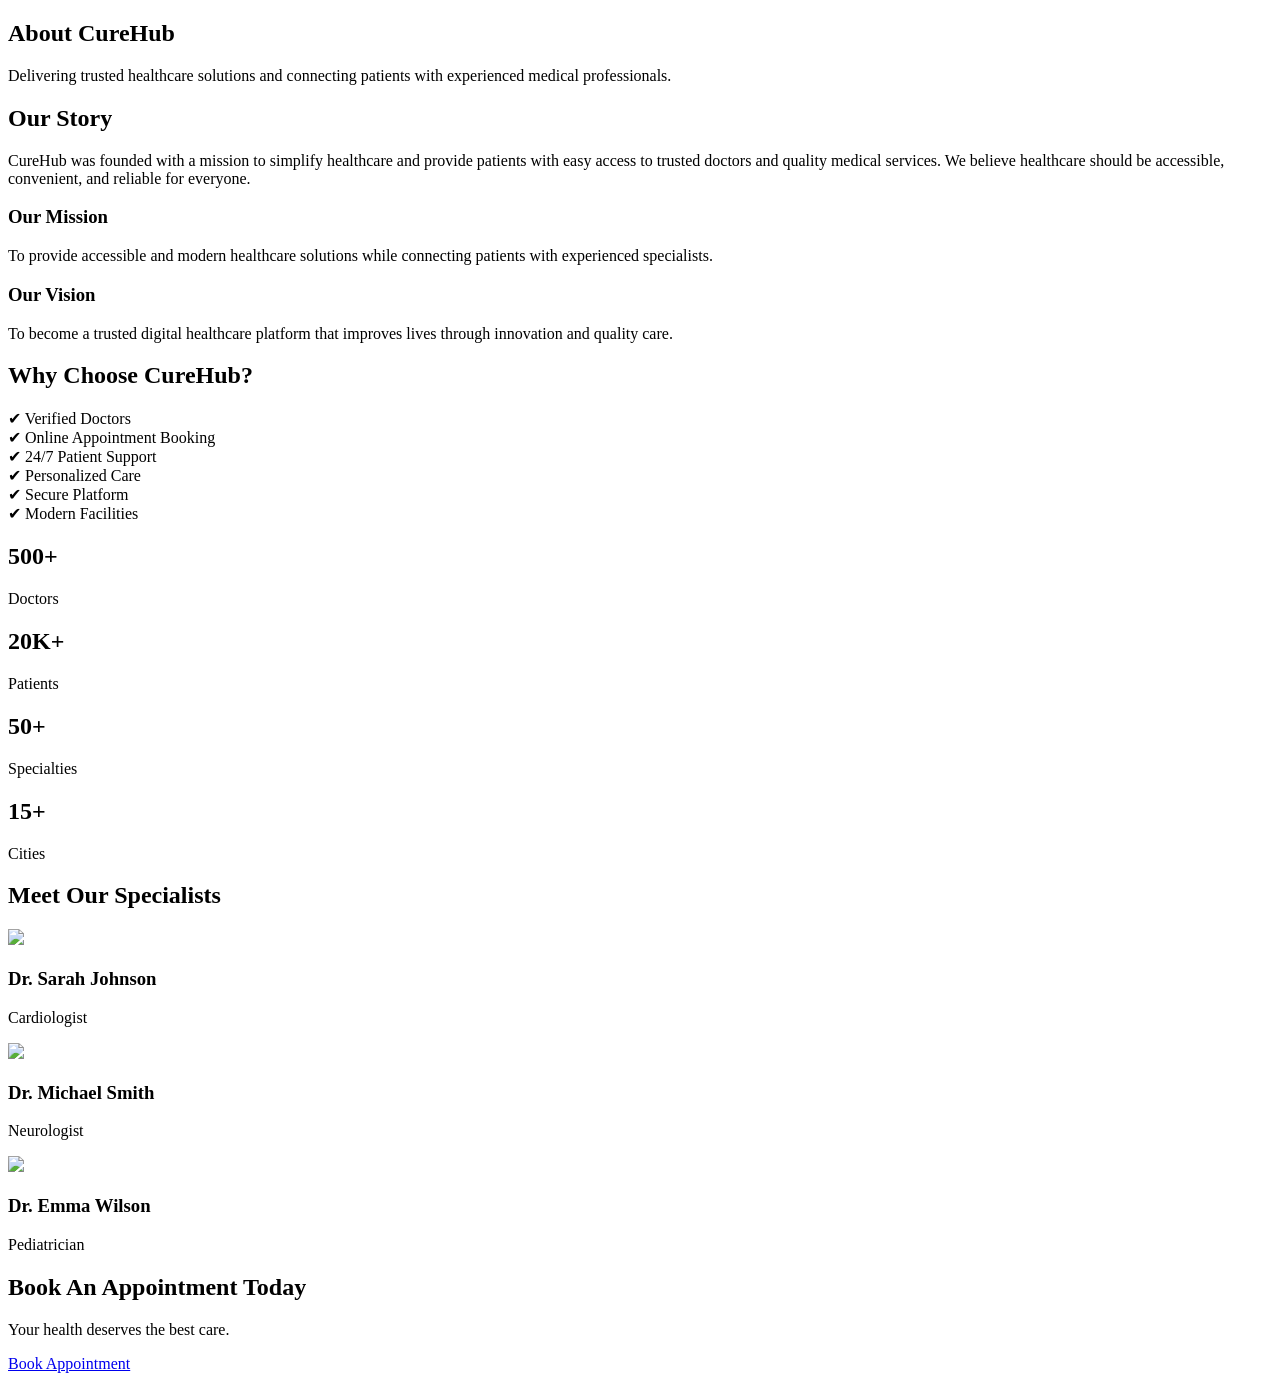
==== assets/HTML/about.html @ 7f8ccd36 "Initial commit" ====
<!DOCTYPE html>
<html lang="en">
<head>
    <meta charset="UTF-8">
    <meta name="viewport" content="width=device-width, initial-scale=1.0">
    <title>About Us | CureHub</title>

    <!-- Main CSS -->
    <link rel="stylesheet" href="./assets/css/style.css">

    <!-- About Page CSS -->
    <link rel="stylesheet" href="about.css">

    <!-- Google Font -->
    <link href="https://fonts.googleapis.com/css2?family=Inter:wght@300;400;500;600;700;800&display=swap" rel="stylesheet">
</head>
<body>

<!-- HEADER -->
<!-- Use the same navbar from index.html -->

<!-- HERO -->
<section class="about-hero">

    <div class="container">

        <h1>About CureHub</h1>

        <p>
            Delivering trusted healthcare solutions and connecting patients
            with experienced medical professionals.
        </p>

    </div>

</section>


<!-- STORY -->
<section class="story section">

    <div class="container">

        <div class="story-content">

            <h2>Our Story</h2>

            <p>
                CureHub was founded with a mission to simplify healthcare and
                provide patients with easy access to trusted doctors and quality
                medical services. We believe healthcare should be accessible,
                convenient, and reliable for everyone.
            </p>

        </div>

    </div>

</section>


<!-- MISSION VISION -->
<section class="mission section">

<div class="container">

<div class="mission-grid">

<div class="mission-card">

<h3>Our Mission</h3>

<p>
To provide accessible and modern healthcare solutions while
connecting patients with experienced specialists.
</p>

</div>

<div class="mission-card">

<h3>Our Vision</h3>

<p>
To become a trusted digital healthcare platform that improves
lives through innovation and quality care.
</p>

</div>

</div>

</div>

</section>


<!-- WHY CHOOSE US -->
<section class="why-us section">

<div class="container">

<h2>Why Choose CureHub?</h2>

<div class="features-grid">

<div class="feature">✔ Verified Doctors</div>
<div class="feature">✔ Online Appointment Booking</div>
<div class="feature">✔ 24/7 Patient Support</div>
<div class="feature">✔ Personalized Care</div>
<div class="feature">✔ Secure Platform</div>
<div class="feature">✔ Modern Facilities</div>

</div>

</div>

</section>


<!-- STATS -->
<section class="stats section">

<div class="container">

<div class="stats-grid">

<div class="stat-card">
<h2>500+</h2>
<p>Doctors</p>
</div>

<div class="stat-card">
<h2>20K+</h2>
<p>Patients</p>
</div>

<div class="stat-card">
<h2>50+</h2>
<p>Specialties</p>
</div>

<div class="stat-card">
<h2>15+</h2>
<p>Cities</p>
</div>

</div>

</div>

</section>


<!-- TEAM -->
<section class="team section">

<div class="container">

<h2>Meet Our Specialists</h2>

<div class="team-grid">

<div class="team-card">

<img src="./assets/images/doctor1.jpg">

<h3>Dr. Sarah Johnson</h3>

<p>Cardiologist</p>

</div>

<div class="team-card">

<img src="./assets/images/doctor2.jpg">

<h3>Dr. Michael Smith</h3>

<p>Neurologist</p>

</div>

<div class="team-card">

<img src="./assets/images/doctor3.jpg">

<h3>Dr. Emma Wilson</h3>

<p>Pediatrician</p>

</div>

</div>

</div>

</section>


<!-- CTA -->
<section class="cta">

<div class="container">

<h2>Book An Appointment Today</h2>

<p>Your health deserves the best care.</p>

<a href="appointment.html" class="btn">Book Appointment</a>

</div>

</section>


<!-- FOOTER -->
<!-- Copy the footer from index.html -->

</body>
</html>
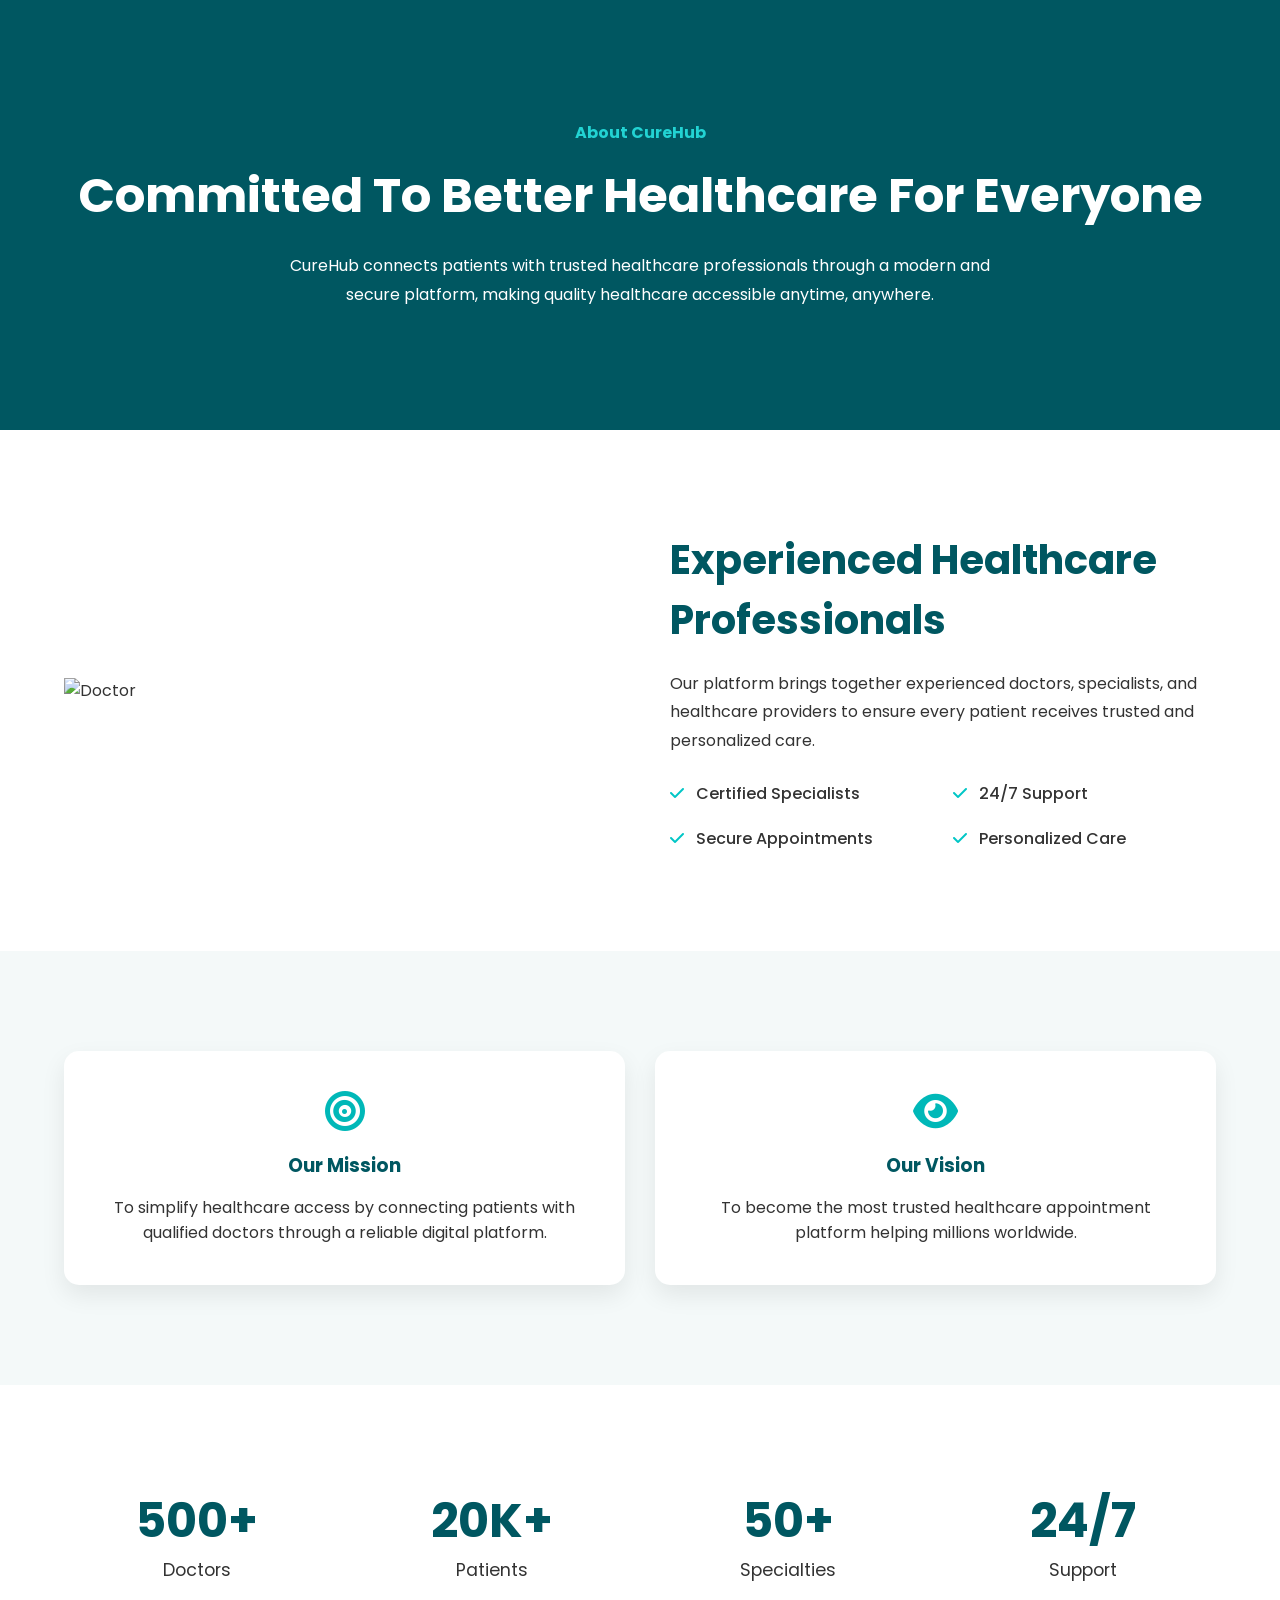
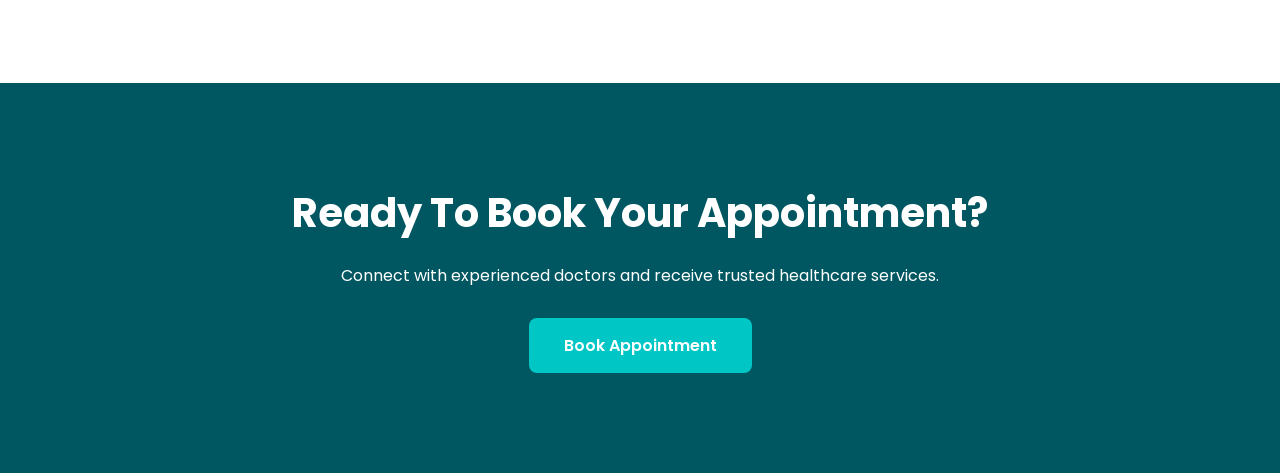
==== commit e67b4827: "created linked pages" ====
--- a/assets/HTML/about.html
+++ b/assets/HTML/about.html
@@ -1,221 +1,180 @@
 <!DOCTYPE html>
 <html lang="en">
+
 <head>
     <meta charset="UTF-8">
     <meta name="viewport" content="width=device-width, initial-scale=1.0">
     <title>About Us | CureHub</title>
 
-    <!-- Main CSS -->
-    <link rel="stylesheet" href="./assets/css/style.css">
+    <link rel="stylesheet" href="../css/about.css">
+    <link rel="stylesheet" href="https://cdnjs.cloudflare.com/ajax/libs/font-awesome/6.5.1/css/all.min.css">
+    <link rel="shortcut icon" href="../images/favicon.png" type="image/svg+xml">
+</head>
 
-    <!-- About Page CSS -->
-    <link rel="stylesheet" href="about.css">
-
-    <!-- Google Font -->
-    <link href="https://fonts.googleapis.com/css2?family=Inter:wght@300;400;500;600;700;800&display=swap" rel="stylesheet">
-</head>
 <body>
 
-<!-- HEADER -->
-<!-- Use the same navbar from index.html -->
+    <!-- HERO SECTION -->
 
-<!-- HERO -->
-<section class="about-hero">
+    <section class="about-hero">
 
-    <div class="container">
+        <div class="container">
 
-        <h1>About CureHub</h1>
+            <div class="hero-content">
 
-        <p>
-            Delivering trusted healthcare solutions and connecting patients
-            with experienced medical professionals.
-        </p>
+                <h4>About CureHub</h4>
 
-    </div>
+                <h1>Committed To Better Healthcare For Everyone</h1>
 
-</section>
+                <p>
+                    CureHub connects patients with trusted healthcare
+                    professionals through a modern and secure platform,
+                    making quality healthcare accessible anytime, anywhere.
+                </p>
 
-
-<!-- STORY -->
-<section class="story section">
-
-    <div class="container">
-
-        <div class="story-content">
-
-            <h2>Our Story</h2>
-
-            <p>
-                CureHub was founded with a mission to simplify healthcare and
-                provide patients with easy access to trusted doctors and quality
-                medical services. We believe healthcare should be accessible,
-                convenient, and reliable for everyone.
-            </p>
+            </div>
 
         </div>
 
-    </div>
+    </section>
 
-</section>
+    <!-- ABOUT -->
 
+    <section class="about-section">
 
-<!-- MISSION VISION -->
-<section class="mission section">
+        <div class="container about-grid">
 
-<div class="container">
+            <div class="about-image">
 
-<div class="mission-grid">
+                <img src="assets/images/about-doctor.png" alt="Doctor">
 
-<div class="mission-card">
+            </div>
 
-<h3>Our Mission</h3>
+            <div class="about-content">
 
-<p>
-To provide accessible and modern healthcare solutions while
-connecting patients with experienced specialists.
-</p>
+                <h2>Experienced Healthcare Professionals</h2>
 
-</div>
+                <p>
+                    Our platform brings together experienced doctors,
+                    specialists, and healthcare providers to ensure
+                    every patient receives trusted and personalized care.
+                </p>
 
-<div class="mission-card">
+                <div class="features">
 
-<h3>Our Vision</h3>
+                    <div>
+                        <i class="fa-solid fa-check"></i>
+                        Certified Specialists
+                    </div>
 
-<p>
-To become a trusted digital healthcare platform that improves
-lives through innovation and quality care.
-</p>
+                    <div>
+                        <i class="fa-solid fa-check"></i>
+                        24/7 Support
+                    </div>
 
-</div>
+                    <div>
+                        <i class="fa-solid fa-check"></i>
+                        Secure Appointments
+                    </div>
 
-</div>
+                    <div>
+                        <i class="fa-solid fa-check"></i>
+                        Personalized Care
+                    </div>
 
-</div>
+                </div>
 
-</section>
+            </div>
 
+        </div>
 
-<!-- WHY CHOOSE US -->
-<section class="why-us section">
+    </section>
 
-<div class="container">
+    <!-- MISSION VISION -->
 
-<h2>Why Choose CureHub?</h2>
+    <section class="mission-section">
 
-<div class="features-grid">
+        <div class="container mission-grid">
 
-<div class="feature">✔ Verified Doctors</div>
-<div class="feature">✔ Online Appointment Booking</div>
-<div class="feature">✔ 24/7 Patient Support</div>
-<div class="feature">✔ Personalized Care</div>
-<div class="feature">✔ Secure Platform</div>
-<div class="feature">✔ Modern Facilities</div>
+            <div class="card">
 
-</div>
+                <i class="fa-solid fa-bullseye"></i>
 
-</div>
+                <h3>Our Mission</h3>
 
-</section>
+                <p>
+                    To simplify healthcare access by connecting patients
+                    with qualified doctors through a reliable digital platform.
+                </p>
 
+            </div>
 
-<!-- STATS -->
-<section class="stats section">
+            <div class="card">
 
-<div class="container">
+                <i class="fa-solid fa-eye"></i>
 
-<div class="stats-grid">
+                <h3>Our Vision</h3>
 
-<div class="stat-card">
-<h2>500+</h2>
-<p>Doctors</p>
-</div>
+                <p>
+                    To become the most trusted healthcare appointment
+                    platform helping millions worldwide.
+                </p>
 
-<div class="stat-card">
-<h2>20K+</h2>
-<p>Patients</p>
-</div>
+            </div>
 
-<div class="stat-card">
-<h2>50+</h2>
-<p>Specialties</p>
-</div>
+        </div>
 
-<div class="stat-card">
-<h2>15+</h2>
-<p>Cities</p>
-</div>
+    </section>
 
-</div>
+    <!-- STATS -->
 
-</div>
+    <section class="stats">
 
-</section>
+        <div class="container stats-grid">
 
+            <div>
+                <h2>500+</h2>
+                <p>Doctors</p>
+            </div>
 
-<!-- TEAM -->
-<section class="team section">
+            <div>
+                <h2>20K+</h2>
+                <p>Patients</p>
+            </div>
 
-<div class="container">
+            <div>
+                <h2>50+</h2>
+                <p>Specialties</p>
+            </div>
 
-<h2>Meet Our Specialists</h2>
+            <div>
+                <h2>24/7</h2>
+                <p>Support</p>
+            </div>
 
-<div class="team-grid">
+        </div>
 
-<div class="team-card">
+    </section>
 
-<img src="./assets/images/doctor1.jpg">
+    <!-- CTA -->
 
-<h3>Dr. Sarah Johnson</h3>
+    <section class="cta">
 
-<p>Cardiologist</p>
+        <div class="container">
 
-</div>
+            <h2>Ready To Book Your Appointment?</h2>
 
-<div class="team-card">
+            <p>
+                Connect with experienced doctors and receive trusted healthcare services.
+            </p>
 
-<img src="./assets/images/doctor2.jpg">
+            <a href="appointment.html" class="btn">
+                Book Appointment
+            </a>
 
-<h3>Dr. Michael Smith</h3>
+        </div>
 
-<p>Neurologist</p>
-
-</div>
-
-<div class="team-card">
-
-<img src="./assets/images/doctor3.jpg">
-
-<h3>Dr. Emma Wilson</h3>
-
-<p>Pediatrician</p>
-
-</div>
-
-</div>
-
-</div>
-
-</section>
-
-
-<!-- CTA -->
-<section class="cta">
-
-<div class="container">
-
-<h2>Book An Appointment Today</h2>
-
-<p>Your health deserves the best care.</p>
-
-<a href="appointment.html" class="btn">Book Appointment</a>
-
-</div>
-
-</section>
-
-
-<!-- FOOTER -->
-<!-- Copy the footer from index.html -->
+    </section>
 
 </body>
+
 </html>
--- a/assets/css/about.css
+++ b/assets/css/about.css
@@ -0,0 +1,222 @@
+@import url('https://fonts.googleapis.com/css2?family=Poppins:wght@300;400;500;600;700&display=swap');
+
+*{
+    margin:0;
+    padding:0;
+    box-sizing:border-box;
+    font-family:'Poppins',sans-serif;
+}
+
+body{
+    background:#ffffff;
+    color:#333;
+}
+
+.container{
+    width:90%;
+    max-width:1200px;
+    margin:auto;
+}
+
+/* HERO */
+
+.about-hero{
+    background:#005761;
+    color:white;
+    text-align:center;
+    padding:120px 0;
+}
+
+.about-hero h4{
+    color:#22d3d3;
+    margin-bottom:15px;
+}
+
+.about-hero h1{
+    font-size:3rem;
+    margin-bottom:20px;
+}
+
+.about-hero p{
+    max-width:700px;
+    margin:auto;
+    line-height:1.8;
+}
+
+/* ABOUT */
+
+.about-section{
+    padding:100px 0;
+}
+
+.about-grid{
+    display:grid;
+    grid-template-columns:1fr 1fr;
+    gap:60px;
+    align-items:center;
+}
+
+.about-image img{
+    width:100%;
+}
+
+.about-content h2{
+    font-size:2.5rem;
+    color:#005761;
+    margin-bottom:20px;
+}
+
+.about-content p{
+    line-height:1.8;
+    margin-bottom:25px;
+}
+
+.features{
+    display:grid;
+    grid-template-columns:1fr 1fr;
+    gap:20px;
+}
+
+.features div{
+    font-weight:500;
+}
+
+.features i{
+    color:#00c6c6;
+    margin-right:8px;
+}
+
+/* MISSION */
+
+.mission-section{
+    background:#f4f9f9;
+    padding:100px 0;
+}
+
+.mission-grid{
+    display:grid;
+    grid-template-columns:repeat(2,1fr);
+    gap:30px;
+}
+
+.card{
+    background:white;
+    padding:40px;
+    border-radius:15px;
+    text-align:center;
+    box-shadow:0 10px 25px rgba(0,0,0,.08);
+}
+
+.card i{
+    font-size:40px;
+    color:#00b8b8;
+    margin-bottom:20px;
+}
+
+.card h3{
+    color:#005761;
+    margin-bottom:15px;
+}
+
+/* STATS */
+
+.stats{
+    padding:100px 0;
+}
+
+.stats-grid{
+    display:grid;
+    grid-template-columns:repeat(4,1fr);
+    text-align:center;
+    gap:30px;
+}
+
+.stats-grid h2{
+    color:#005761;
+    font-size:3rem;
+}
+
+.stats-grid p{
+    font-size:1.1rem;
+}
+
+/* CTA */
+
+.cta{
+    background:#005761;
+    color:white;
+    text-align:center;
+    padding:100px 20px;
+}
+
+.cta h2{
+    font-size:2.5rem;
+    margin-bottom:20px;
+}
+
+.cta p{
+    margin-bottom:30px;
+}
+
+.btn{
+    display:inline-block;
+    padding:15px 35px;
+    background:#00c6c6;
+    color:white;
+    text-decoration:none;
+    border-radius:8px;
+    font-weight:600;
+    transition:.3s;
+}
+
+.btn:hover{
+    transform:translateY(-5px);
+}
+
+/* RESPONSIVE */
+
+@media(max-width:992px){
+
+    .about-grid{
+        grid-template-columns:1fr;
+    }
+
+    .mission-grid{
+        grid-template-columns:1fr;
+    }
+
+    .stats-grid{
+        grid-template-columns:repeat(2,1fr);
+    }
+
+    .about-hero h1{
+        font-size:2.3rem;
+    }
+}
+
+@media(max-width:768px){
+
+    .features{
+        grid-template-columns:1fr;
+    }
+
+    .stats-grid{
+        grid-template-columns:1fr;
+    }
+
+    .about-hero{
+        padding:80px 0;
+    }
+
+    .about-hero h1{
+        font-size:2rem;
+    }
+
+    .about-content h2{
+        font-size:2rem;
+    }
+
+    .cta h2{
+        font-size:2rem;
+    }
+}
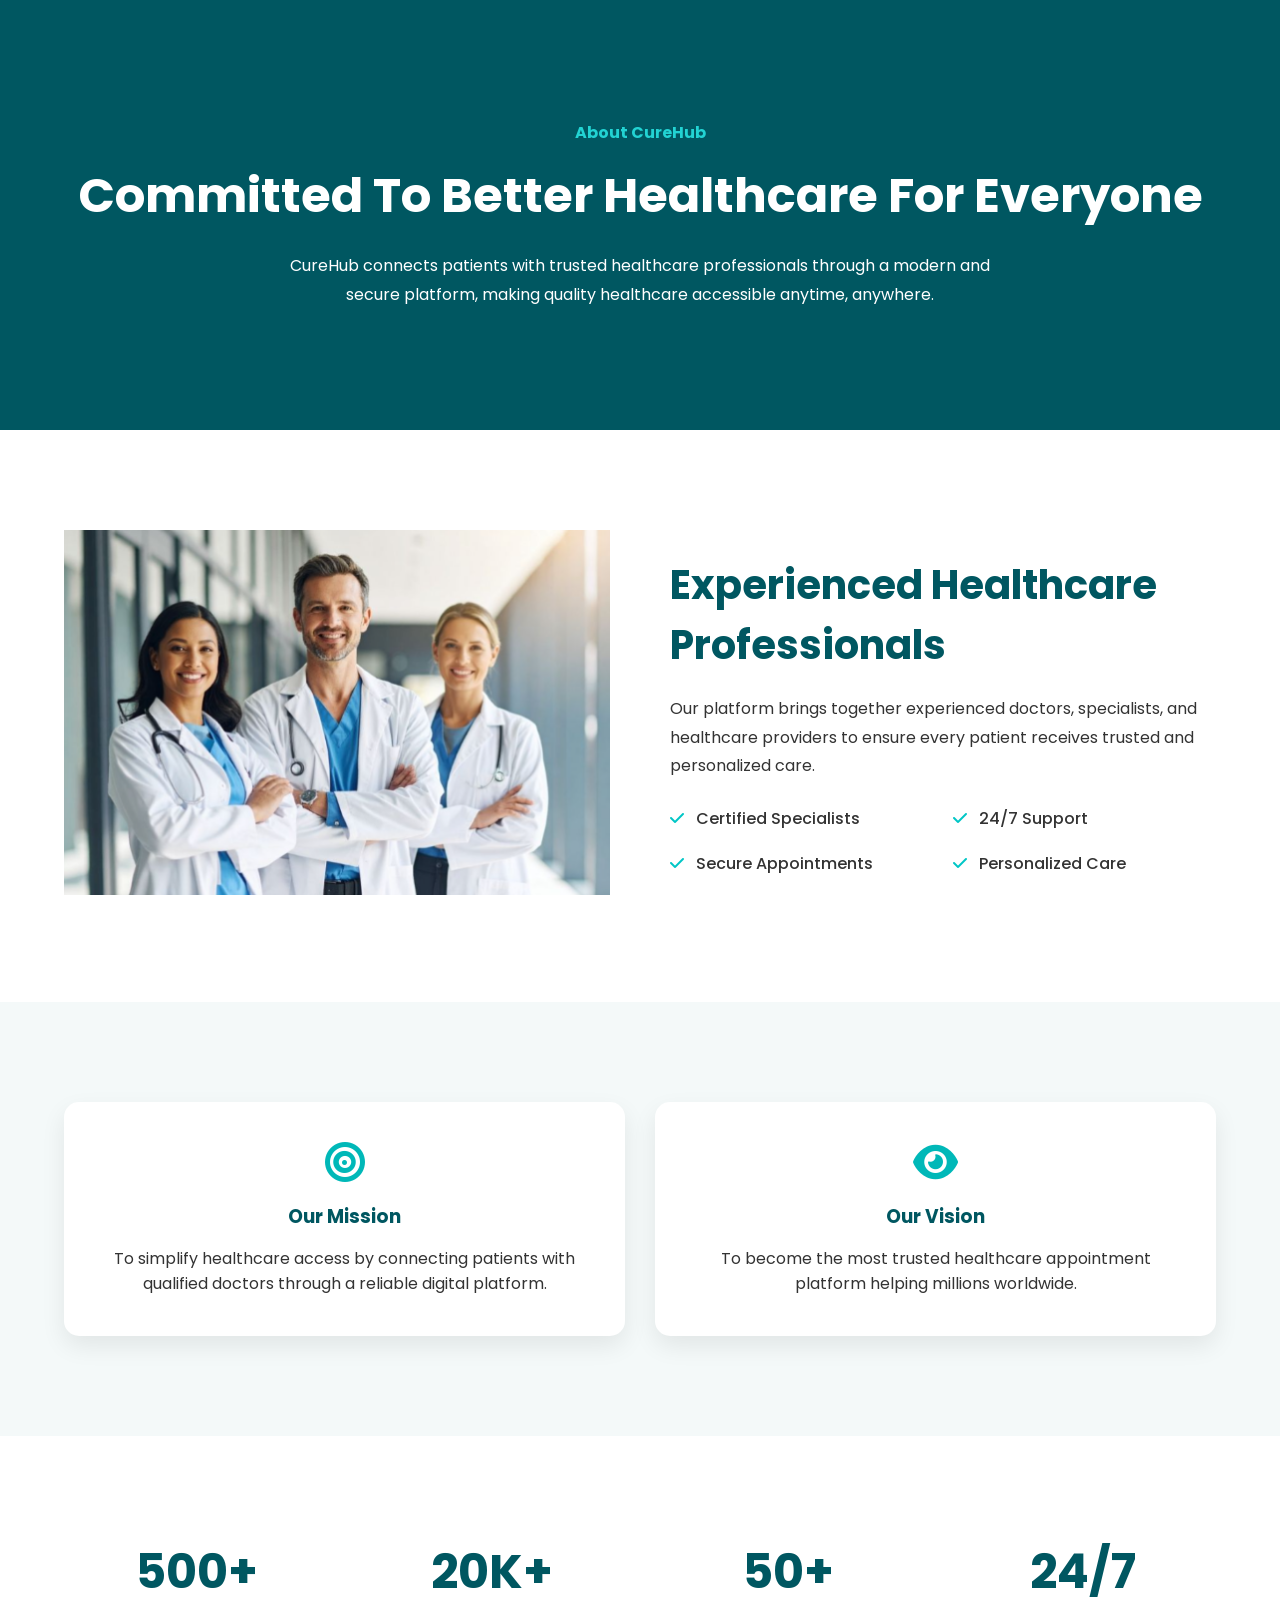
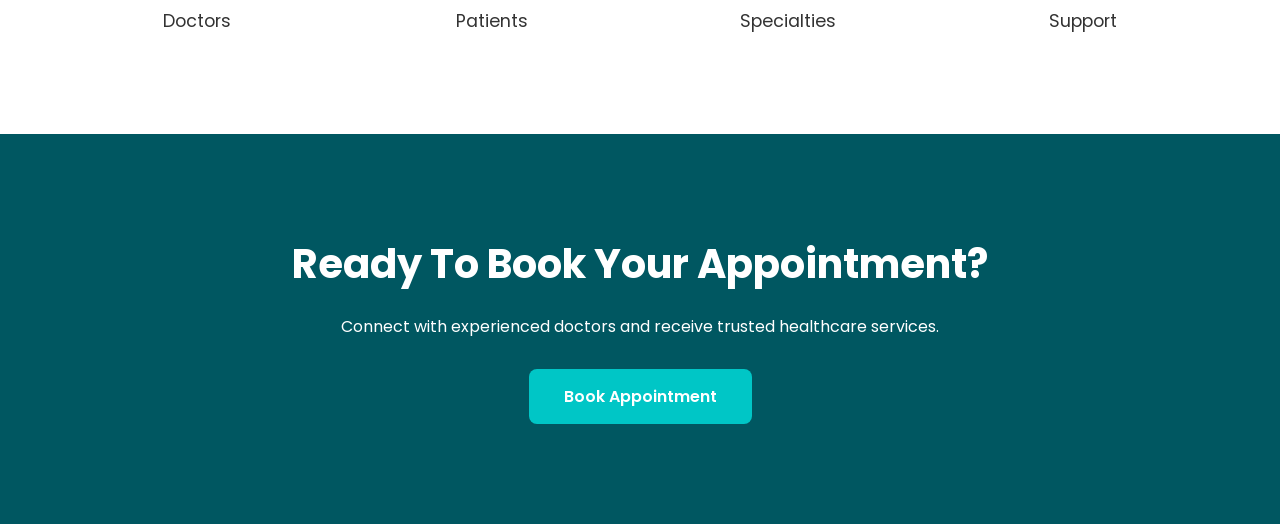
==== commit e6cf6b88: "Initial commit - Complete CureHub Hospital Website" ====
--- a/assets/HTML/about.html
+++ b/assets/HTML/about.html
@@ -45,7 +45,7 @@
 
             <div class="about-image">
 
-                <img src="assets/images/about-doctor.png" alt="Doctor">
+                <img src="../images/about-doctor.png" alt="Doctor">
 
             </div>
 
